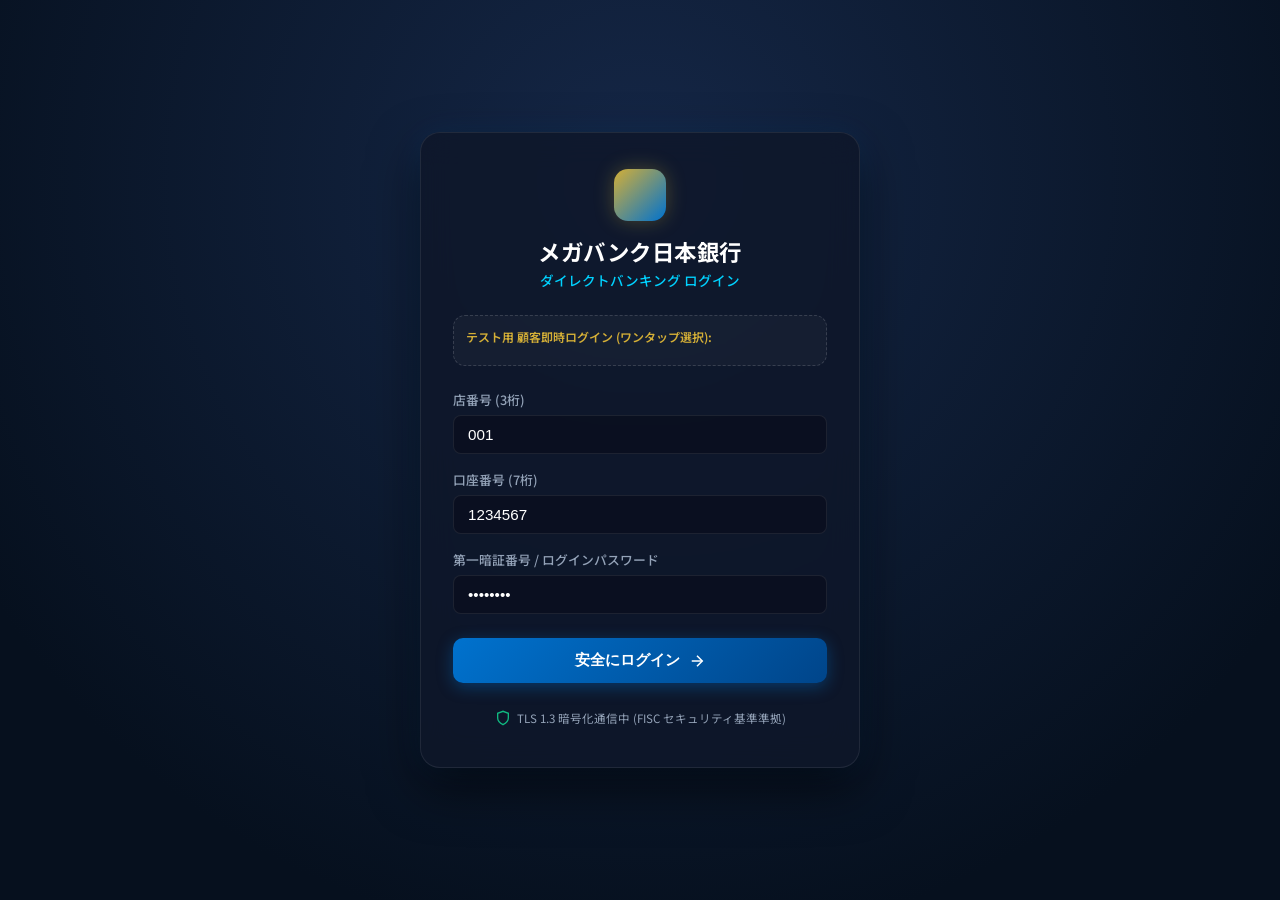
==== src/frontend/user/index.html @ 2c53bdfe "feat(user): add standalone Customer Direct Banking app with login, dashboard, and integrated full-pa" ====
<!DOCTYPE html>
<html lang="ja">
<head>
  <meta charset="UTF-8">
  <meta name="viewport" content="width=device-width, initial-scale=1.0">
  <title>メガバンク日本銀行 | ダイレクトバンキング</title>
  <link rel="preconnect" href="https://fonts.googleapis.com">
  <link rel="preconnect" href="https://fonts.gstatic.com" crossorigin>
  <link href="https://fonts.googleapis.com/css2?family=Inter:wght@300;400;500;600;700&family=Noto+Sans+JP:wght@300;400;500;700&display=swap" rel="stylesheet">
  <link rel="stylesheet" href="styles.css">
</head>
<body>
  <div class="user-portal-container">

    <!-- Screen 1: Login Screen -->
    <div class="screen-view" id="screen-login">
      <div class="login-wrapper">
        <div class="login-card">
          <div class="login-header">
            <div class="bank-symbol-large"></div>
            <h1>メガバンク日本銀行</h1>
            <span class="portal-sub">ダイレクトバンキング ログイン</span>
          </div>

          <!-- Quick Test User Presets -->
          <div class="preset-login-box">
            <span class="preset-label">テスト用 顧客即時ログイン (ワンタップ選択):</span>
            <div class="preset-buttons" id="preset-login-buttons">
              <!-- Dynamically populated by JS -->
            </div>
          </div>

          <form class="login-form" onsubmit="handleLoginSubmit(event)">
            <div class="form-group">
              <label for="input-branch">店番号 (3桁)</label>
              <input type="text" id="input-branch" placeholder="001" maxlength="3" value="001" required>
            </div>
            <div class="form-group">
              <label for="input-account">口座番号 (7桁)</label>
              <input type="text" id="input-account" placeholder="1234567" maxlength="7" value="1234567" required>
            </div>
            <div class="form-group">
              <label for="input-password">第一暗証番号 / ログインパスワード</label>
              <input type="password" id="input-password" value="••••••••" required>
            </div>
            <button type="submit" class="btn-login">
              <span>安全にログイン</span>
              <svg width="18" height="18" viewBox="0 0 24 24" fill="none" stroke="currentColor" stroke-width="2"><line x1="5" y1="12" x2="19" y2="12"></line><polyline points="12 5 19 12 12 19"></polyline></svg>
            </button>
          </form>

          <div class="security-footer">
            <div class="security-badge">
              <svg width="16" height="16" viewBox="0 0 24 24" fill="none" stroke="#10b981" stroke-width="2"><path d="M12 22s8-4 8-10V5l-8-3-8 3v7c0 6 8 10 8 10z"></path></svg>
              <span>TLS 1.3 暗号化通信中 (FISC セキュリティ基準準拠)</span>
            </div>
          </div>
        </div>
      </div>
    </div>

    <!-- Main Authenticated App Layout -->
    <div class="screen-view hidden" id="screen-main-app">
      <!-- App Header -->
      <header class="user-header">
        <div class="header-brand">
          <div class="bank-symbol-sm"></div>
          <div class="brand-text">
            <h2>メガバンク日本銀行</h2>
            <span>ダイレクトバンキング</span>
          </div>
        </div>

        <nav class="user-nav">
          <button class="user-nav-btn active" id="nav-btn-dashboard" onclick="navigateTo('dashboard')">
            <span class="nav-icon">🏠</span>
            <span>トップ (マイページ)</span>
          </button>
          <button class="user-nav-btn" id="nav-btn-transactions" onclick="navigateTo('transactions')">
            <span class="nav-icon">📋</span>
            <span>入出金明細</span>
          </button>
          <button class="user-nav-btn nav-btn-highlight" id="nav-btn-chat" onclick="navigateTo('chat')">
            <span class="nav-icon">💬</span>
            <span>AIコンシェルジュ相談</span>
          </button>
        </nav>

        <div class="header-user-info">
          <div class="user-profile-badge">
            <span class="user-name" id="user-display-name">山田 太郎 様</span>
            <span class="tier-pill" id="user-display-tier">スーパーVIP</span>
          </div>
          <button class="btn-logout" onclick="handleLogout()" title="ログアウト">
            <span>ログアウト</span>
          </button>
        </div>
      </header>

      <!-- Sub-Screen A: Dashboard View -->
      <main class="content-view" id="subscreen-dashboard">
        <!-- Welcome & Security Alert -->
        <div class="welcome-card">
          <div class="welcome-text">
            <h3>おかえりなさい、<span id="dash-welcome-name">山田 太郎</span> 様</h3>
            <p>前回ログイン: <span id="dash-last-login">2026年08月07日 07:30</span> | 店番号: <span id="dash-branch-info">本店営業部 (001)</span></p>
          </div>
          <div class="quick-mfa-badge">
            <span class="mfa-icon">🛡️</span>
            <span>本人認証レベル: 正常 (MFA有効)</span>
          </div>
        </div>

        <!-- Balances Grid -->
        <div class="dashboard-grid">
          <div class="balance-summary-card primary-card">
            <div class="card-top">
              <span class="card-type">普通預金 (Main Savings)</span>
              <span class="acc-num" id="dash-savings-acc">口座: 001-1234567</span>
            </div>
            <div class="balance-display">
              <span class="currency">¥</span>
              <span class="amount" id="dash-savings-balance">1,500,000</span>
            </div>
            <div class="card-actions">
              <button class="btn-card-action" onclick="navigateTo('chat', '普通預金の直近の出金明細と残高を教えて。')">
                <span>AIで明細分析</span>
              </button>
              <button class="btn-card-action btn-primary" onclick="alert('振込お手続き画面へ遷移します (MFAステップアップ認証が必要)')">
                <span>お振込</span>
              </button>
            </div>
          </div>

          <div class="balance-summary-card">
            <div class="card-top">
              <span class="card-type">定期預金 (Time Deposit)</span>
              <span class="interest-rate">金利 0.25%</span>
            </div>
            <div class="balance-display">
              <span class="currency">¥</span>
              <span class="amount" id="dash-time-balance">3,000,000</span>
            </div>
            <div class="card-meta">
              <span>満期日: 2027-03-31</span>
            </div>
          </div>

          <div class="balance-summary-card">
            <div class="card-top">
              <span class="card-type">外貨預金 (Foreign USD)</span>
              <span class="interest-rate">金利 4.50%</span>
            </div>
            <div class="balance-display">
              <span class="currency">$</span>
              <span class="amount" id="dash-usd-balance">5,000.00</span>
            </div>
            <div class="card-meta">
              <span>円換算目安: 約 750,000 円</span>
            </div>
          </div>
        </div>

        <!-- Loyalty Program Banner -->
        <div class="loyalty-banner-card">
          <div class="loyalty-header">
            <div class="loyalty-title-group">
              <span class="loyalty-star">⭐</span>
              <h4>ハッピープログラム ステージ特典優遇</h4>
            </div>
            <span class="stage-name-badge" id="dash-stage-badge">スーパーVIP</span>
          </div>
          <div class="loyalty-benefits">
            <div class="benefit-item">
              <span class="b-label">他行振込手数料 無料</span>
              <span class="b-count">残り <strong id="dash-free-transfers">3</strong> 回 / 月</span>
            </div>
            <div class="benefit-item">
              <span class="b-label">提携ATM利用手数料 無料</span>
              <span class="b-count">残り <strong id="dash-free-atm">7</strong> 回 / 月</span>
            </div>
            <div class="benefit-item">
              <span class="b-label">楽天ポイント獲得倍率</span>
              <span class="b-count"><strong>3.0 倍</strong></span>
            </div>
          </div>
          <div class="stage-upgrade-callout">
            <button class="btn-tier-consult" onclick="navigateTo('chat', 'ハッピープログラムの次のランクアップ条件とあといくら必要か教えてください。')">
              <span>💡 あといくらでランクアップ？AIに相談する</span>
            </button>
          </div>
        </div>

        <!-- Recent Transactions Preview -->
        <div class="recent-txns-section">
          <div class="section-header">
            <h4>直近のご利用明細 (直近 5件)</h4>
            <button class="btn-text-link" onclick="navigateTo('transactions')">全明細を見る &rarr;</button>
          </div>
          <div class="txn-table-card">
            <table class="txn-table">
              <thead>
                <tr>
                  <th>日付</th>
                  <th>区分</th>
                  <th>内容 / 摘要</th>
                  <th>お取引金額</th>
                  <th>差引残高</th>
                </tr>
              </thead>
              <tbody id="dash-txn-rows">
                <!-- Dynamically rendered -->
              </tbody>
            </table>
          </div>
        </div>
      </main>

      <!-- Sub-Screen B: Full Transaction History View -->
      <main class="content-view hidden" id="subscreen-transactions">
        <div class="page-title-bar">
          <h2>入出金明細照会 (Transaction History)</h2>
          <div class="filter-controls">
            <input type="text" id="txn-search-keyword" placeholder="摘要名・内容で検索..." oninput="onTxnSearchInput()">
            <button class="btn-secondary" onclick="exportTxnCSV()">CSV出力</button>
          </div>
        </div>
        <div class="txn-table-card full-table-card">
          <table class="txn-table">
            <thead>
              <tr>
                <th>取引ID</th>
                <th>日付</th>
                <th>お取引区分</th>
                <th>摘要 (お振込人名 / 加盟店名)</th>
                <th>お取引金額</th>
                <th>差引残高</th>
              </tr>
            </thead>
            <tbody id="full-txn-rows">
              <!-- Dynamically rendered -->
            </tbody>
          </table>
        </div>
      </main>

      <!-- Sub-Screen C: Full Dedicated AI Banking Assistant View -->
      <main class="content-view hidden" id="subscreen-chat">
        <div class="ai-workspace-layout">
          <!-- Left Column: Context Card & Topic Suggestions -->
          <div class="ai-context-sidebar">
            <div class="sidebar-card">
              <div class="card-icon-title">
                <span class="icon">🤖</span>
                <h4>AIコンシェルジュについて</h4>
              </div>
              <p class="desc-text">
                当行のAIアシスタントが口座情報やFAQナレッジを参照し、自然な日本語敬語で回答いたします。
              </p>
              <div class="security-privacy-note">
                <span class="shield-sm">🔒</span>
                <span>個人情報はIn-VPCコントロールプレーンで自動マスキング保護されます。</span>
              </div>
            </div>

            <!-- Quick Benchmark Categories -->
            <div class="topic-category-box">
              <h4>よくあるご質問カテゴリ</h4>
              <button class="topic-btn" onclick="sendChatPrompt('普通預金の残高と直近の取引明細を教えてください。')">
                <span>💰 口座残高・取引履歴照会</span>
              </button>
              <button class="topic-btn" onclick="sendChatPrompt('他行への振込手数料と無料回数は何回残っていますか？')">
                <span>💸 振込手数料・無料優遇回数</span>
              </button>
              <button class="topic-btn" onclick="sendChatPrompt('ハッピープログラムのランクアップ条件と次のステージ特典を教えてください。')">
                <span>⭐ 会員ステージ・ランクアップ診断</span>
              </button>
              <button class="topic-btn" onclick="sendChatPrompt('定期預金の金利と中途解約の手続き方法を教えてください。')">
                <span>🏦 定期預金・金利案内</span>
              </button>
            </div>
          </div>

          <!-- Main Center Dedicated Chat Panel -->
          <div class="ai-chat-main-panel">
            <div class="chat-header-bar">
              <div class="bot-info">
                <div class="bot-avatar">AI</div>
                <div>
                  <span class="bot-name">メガバンク日本銀行 公式AIアシスタント</span>
                  <span class="bot-status">🟢 24時間365日 オンライン対応中</span>
                </div>
              </div>
              <button class="btn-clear-chat" onclick="clearChatMessages()">チャット履歴を消去</button>
            </div>

            <!-- Chat Stream / Message Feed -->
            <div class="chat-body" id="user-chat-messages">
              <div class="chat-message msg-ai">
                <div class="msg-avatar">AI</div>
                <div class="msg-bubble">
                  <p>いらっしゃいませ。<span id="chat-greeting-name">山田 太郎</span> 様。</p>
                  <p>メガバンク日本銀行 AIコンシェルジュでございます。お口座の残高確認、お振込手数料、各種サービスについて丁寧にご案内いたします。</p>
                  <span class="time-stamp">システム準備完了</span>
                </div>
              </div>
            </div>

            <!-- Chat Input Controls -->
            <div class="chat-input-wrapper">
              <form class="chat-input-form" onsubmit="handleUserChatSubmit(event)">
                <input type="text" id="user-chat-input" class="user-chat-input" placeholder="質問を入力してください（例：他行振込の手数料と残額を教えてください）..." autocomplete="off">
                <button type="submit" class="btn-send-chat" id="btn-send-chat">
                  <span>送信</span>
                  <svg width="18" height="18" viewBox="0 0 24 24" fill="none" stroke="currentColor" stroke-width="2"><line x1="22" y1="2" x2="11" y2="13"></line><polygon points="22 2 15 22 11 13 2 9 22 2"></polygon></svg>
                </button>
              </form>
            </div>
          </div>
        </div>
      </main>
    </div>

  </div>

  <script src="app.js"></script>
</body>
</html>
---- src/frontend/user/styles.css ----
:root {
  --bg-primary: #06101e;
  --bg-header: linear-gradient(180deg, #0f1c35 0%, #091326 100%);
  --bg-card: rgba(18, 28, 48, 0.75);
  --bg-card-hover: rgba(26, 40, 68, 0.85);
  --border-color: rgba(255, 255, 255, 0.08);
  --accent-gold: #d4af37;
  --accent-gold-glow: rgba(212, 175, 55, 0.3);
  --accent-blue: #0072ce;
  --accent-teal: #00d2ff;
  --accent-emerald: #10b981;
  --accent-rose: #f43f5e;
  --text-main: #f8fafc;
  --text-muted: #94a3b8;
  --font-family: 'Noto Sans JP', 'Inter', -apple-system, sans-serif;
}

* {
  box-sizing: border-box;
  margin: 0;
  padding: 0;
}

body {
  background-color: var(--bg-primary);
  color: var(--text-main);
  font-family: var(--font-family);
  min-height: 100vh;
  overflow-x: hidden;
}

.user-portal-container {
  min-height: 100vh;
  display: flex;
  flex-direction: column;
}

.hidden {
  display: none !important;
}

/* ==========================================================================
   Screen 1: Login Screen
   ========================================================================== */
#screen-login {
  min-height: 100vh;
  display: flex;
  align-items: center;
  justify-content: center;
  background: radial-gradient(circle at 50% 20%, #152747 0%, #06101e 80%);
  padding: 24px;
}

.login-wrapper {
  width: 100%;
  max-width: 440px;
}

.login-card {
  background: rgba(15, 23, 42, 0.85);
  backdrop-filter: blur(16px);
  border: 1px solid var(--border-color);
  border-radius: 20px;
  padding: 36px 32px;
  box-shadow: 0 20px 50px rgba(0, 0, 0, 0.6), 0 0 30px rgba(0, 114, 206, 0.15);
}

.login-header {
  text-align: center;
  margin-bottom: 24px;
}

.bank-symbol-large {
  width: 52px;
  height: 52px;
  background: linear-gradient(135deg, var(--accent-gold), var(--accent-blue));
  border-radius: 14px;
  margin: 0 auto 14px auto;
  box-shadow: 0 0 20px var(--accent-gold-glow);
}

.login-header h1 {
  font-size: 1.4rem;
  font-weight: 700;
  letter-spacing: 0.5px;
  color: #ffffff;
}

.portal-sub {
  font-size: 0.85rem;
  color: var(--accent-teal);
  font-weight: 500;
}

.preset-login-box {
  background: rgba(255, 255, 255, 0.03);
  border: 1px dashed rgba(255, 255, 255, 0.15);
  border-radius: 12px;
  padding: 12px;
  margin-bottom: 24px;
}

.preset-label {
  font-size: 0.75rem;
  color: var(--accent-gold);
  font-weight: 600;
  display: block;
  margin-bottom: 8px;
}

.preset-buttons {
  display: flex;
  flex-direction: column;
  gap: 6px;
}

.preset-btn {
  background: rgba(255, 255, 255, 0.06);
  border: 1px solid var(--border-color);
  color: var(--text-main);
  padding: 8px 12px;
  border-radius: 8px;
  font-size: 0.8rem;
  cursor: pointer;
  text-align: left;
  transition: all 0.2s ease;
  display: flex;
  justify-content: space-between;
  align-items: center;
}

.preset-btn:hover {
  background: rgba(0, 114, 206, 0.25);
  border-color: var(--accent-blue);
}

.login-form {
  display: flex;
  flex-direction: column;
  gap: 16px;
}

.form-group {
  display: flex;
  flex-direction: column;
  gap: 6px;
}

.form-group label {
  font-size: 0.8rem;
  color: var(--text-muted);
  font-weight: 500;
}

.form-group input {
  background: rgba(10, 16, 30, 0.8);
  border: 1px solid var(--border-color);
  color: #ffffff;
  padding: 10px 14px;
  border-radius: 8px;
  font-size: 0.95rem;
  outline: none;
  transition: border-color 0.2s ease;
}

.form-group input:focus {
  border-color: var(--accent-teal);
  box-shadow: 0 0 10px rgba(0, 210, 255, 0.2);
}

.btn-login {
  background: linear-gradient(135deg, var(--accent-blue) 0%, #00458a 100%);
  color: #ffffff;
  border: none;
  padding: 12px;
  border-radius: 10px;
  font-size: 0.95rem;
  font-weight: 700;
  cursor: pointer;
  margin-top: 8px;
  display: flex;
  align-items: center;
  justify-content: center;
  gap: 8px;
  box-shadow: 0 4px 16px rgba(0, 114, 206, 0.4);
  transition: all 0.2s ease;
}

.btn-login:hover {
  transform: translateY(-1px);
  box-shadow: 0 6px 22px rgba(0, 114, 206, 0.6);
}

.security-footer {
  margin-top: 24px;
  text-align: center;
}

.security-badge {
  display: inline-flex;
  align-items: center;
  gap: 6px;
  font-size: 0.72rem;
  color: var(--text-muted);
}

/* ==========================================================================
   Header Navigation
   ========================================================================== */
.user-header {
  background: var(--bg-header);
  border-bottom: 1px solid var(--border-color);
  padding: 12px 32px;
  display: flex;
  justify-content: space-between;
  align-items: center;
  position: sticky;
  top: 0;
  z-index: 100;
}

.header-brand {
  display: flex;
  align-items: center;
  gap: 12px;
}

.bank-symbol-sm {
  width: 32px;
  height: 32px;
  background: linear-gradient(135deg, var(--accent-gold), var(--accent-blue));
  border-radius: 8px;
  box-shadow: 0 0 10px var(--accent-gold-glow);
}

.brand-text h2 {
  font-size: 1.1rem;
  font-weight: 700;
}

.brand-text span {
  font-size: 0.72rem;
  color: var(--accent-teal);
}

.user-nav {
  display: flex;
  gap: 8px;
  background: rgba(10, 16, 30, 0.6);
  padding: 4px;
  border-radius: 10px;
  border: 1px solid var(--border-color);
}

.user-nav-btn {
  background: transparent;
  border: none;
  color: var(--text-muted);
  padding: 8px 18px;
  font-size: 0.85rem;
  font-weight: 500;
  border-radius: 8px;
  cursor: pointer;
  display: flex;
  align-items: center;
  gap: 6px;
  transition: all 0.2s ease;
}

.user-nav-btn:hover {
  color: var(--text-main);
  background: rgba(255, 255, 255, 0.05);
}

.user-nav-btn.active {
  background: rgba(0, 114, 206, 0.3);
  color: #ffffff;
  border: 1px solid rgba(0, 114, 206, 0.5);
  font-weight: 600;
}

.user-nav-btn.nav-btn-highlight.active {
  background: linear-gradient(135deg, rgba(212, 175, 55, 0.3), rgba(0, 210, 255, 0.3));
  border: 1px solid var(--accent-gold);
}

.header-user-info {
  display: flex;
  align-items: center;
  gap: 16px;
}

.user-profile-badge {
  display: flex;
  flex-direction: column;
  align-items: flex-end;
}

.user-name {
  font-size: 0.88rem;
  font-weight: 600;
}

.tier-pill {
  font-size: 0.68rem;
  background: rgba(212, 175, 55, 0.2);
  color: var(--accent-gold);
  border: 1px solid rgba(212, 175, 55, 0.4);
  padding: 2px 8px;
  border-radius: 12px;
  font-weight: 600;
}

.btn-logout {
  background: rgba(244, 63, 94, 0.1);
  border: 1px solid rgba(244, 63, 94, 0.3);
  color: var(--accent-rose);
  padding: 6px 12px;
  border-radius: 8px;
  font-size: 0.8rem;
  cursor: pointer;
  transition: background 0.2s ease;
}

.btn-logout:hover {
  background: rgba(244, 63, 94, 0.25);
}

/* ==========================================================================
   Main Content Layout
   ========================================================================== */
.content-view {
  flex: 1;
  max-width: 1180px;
  width: 100%;
  margin: 0 auto;
  padding: 24px;
  display: flex;
  flex-direction: column;
  gap: 24px;
}

/* Welcome Card */
.welcome-card {
  background: linear-gradient(135deg, rgba(15, 28, 53, 0.8), rgba(20, 36, 68, 0.8));
  border: 1px solid var(--border-color);
  border-radius: 16px;
  padding: 20px 24px;
  display: flex;
  justify-content: space-between;
  align-items: center;
}

.welcome-text h3 {
  font-size: 1.2rem;
  font-weight: 700;
  margin-bottom: 4px;
}

.welcome-text p {
  font-size: 0.8rem;
  color: var(--text-muted);
}

.quick-mfa-badge {
  display: flex;
  align-items: center;
  gap: 8px;
  background: rgba(16, 185, 129, 0.12);
  border: 1px solid rgba(16, 185, 129, 0.3);
  color: var(--accent-emerald);
  padding: 8px 14px;
  border-radius: 20px;
  font-size: 0.8rem;
  font-weight: 600;
}

/* Balances Grid */
.dashboard-grid {
  display: grid;
  grid-template-columns: repeat(auto-fit, minmax(320px, 1fr));
  gap: 20px;
}

.balance-summary-card {
  background: var(--bg-card);
  border: 1px solid var(--border-color);
  border-radius: 16px;
  padding: 20px;
  display: flex;
  flex-direction: column;
  justify-content: space-between;
  gap: 16px;
  transition: all 0.2s ease;
}

.balance-summary-card:hover {
  background: var(--bg-card-hover);
  border-color: rgba(255, 255, 255, 0.15);
}

.balance-summary-card.primary-card {
  background: linear-gradient(135deg, rgba(0, 114, 206, 0.25), rgba(15, 28, 53, 0.8));
  border-color: rgba(0, 114, 206, 0.5);
  box-shadow: 0 8px 24px rgba(0, 114, 206, 0.15);
}

.card-top {
  display: flex;
  justify-content: space-between;
  align-items: center;
}

.card-type {
  font-size: 0.9rem;
  font-weight: 700;
  color: var(--text-main);
}

.acc-num, .interest-rate {
  font-size: 0.75rem;
  color: var(--accent-teal);
  background: rgba(0, 210, 255, 0.1);
  padding: 2px 8px;
  border-radius: 6px;
}

.balance-display {
  display: flex;
  align-items: baseline;
  gap: 4px;
}

.balance-display .currency {
  font-size: 1.2rem;
  color: var(--accent-gold);
  font-weight: 600;
}

.balance-display .amount {
  font-size: 1.8rem;
  font-weight: 700;
  letter-spacing: -0.5px;
}

.card-actions {
  display: flex;
  gap: 8px;
}

.btn-card-action {
  flex: 1;
  background: rgba(255, 255, 255, 0.08);
  border: 1px solid var(--border-color);
  color: var(--text-main);
  padding: 8px;
  border-radius: 8px;
  font-size: 0.8rem;
  cursor: pointer;
  transition: all 0.2s ease;
}

.btn-card-action:hover {
  background: rgba(255, 255, 255, 0.18);
}

.btn-card-action.btn-primary {
  background: var(--accent-blue);
  border: none;
  color: #ffffff;
  font-weight: 600;
}

/* Loyalty Banner */
.loyalty-banner-card {
  background: linear-gradient(135deg, rgba(212, 175, 55, 0.1), rgba(15, 23, 42, 0.8));
  border: 1px solid rgba(212, 175, 55, 0.3);
  border-radius: 16px;
  padding: 20px;
  display: flex;
  flex-direction: column;
  gap: 16px;
}

.loyalty-header {
  display: flex;
  justify-content: space-between;
  align-items: center;
}

.loyalty-title-group {
  display: flex;
  align-items: center;
  gap: 8px;
}

.loyalty-title-group h4 {
  font-size: 1rem;
  font-weight: 700;
  color: var(--accent-gold);
}

.stage-name-badge {
  background: var(--accent-gold);
  color: #06101e;
  font-weight: 700;
  font-size: 0.78rem;
  padding: 4px 12px;
  border-radius: 20px;
}

.loyalty-benefits {
  display: grid;
  grid-template-columns: repeat(auto-fit, minmax(220px, 1fr));
  gap: 12px;
}

.benefit-item {
  background: rgba(0, 0, 0, 0.25);
  border: 1px solid var(--border-color);
  padding: 10px 14px;
  border-radius: 10px;
  display: flex;
  justify-content: space-between;
  align-items: center;

}

.b-label {
  font-size: 0.8rem;
  color: var(--text-muted);
}

.b-count {
  font-size: 0.85rem;

}

.btn-tier-consult {
  width: 100%;
  background: rgba(212, 175, 55, 0.15);
  border: 1px solid rgba(212, 175, 55, 0.4);
  color: var(--accent-gold);
  padding: 10px;
  border-radius: 8px;
  font-size: 0.85rem;
  font-weight: 600;
  cursor: pointer;
  transition: all 0.2s ease;
}

.btn-tier-consult:hover {
  background: rgba(212, 175, 55, 0.3);
}

/* Recent Transactions */
.recent-txns-section {
  display: flex;
  flex-direction: column;
  gap: 12px;
}

.section-header {
  display: flex;
  justify-content: space-between;
  align-items: center;
}

.section-header h4 {
  font-size: 1rem;
  font-weight: 700;
}

.btn-text-link {
  background: transparent;
  border: none;
  color: var(--accent-teal);
  font-size: 0.82rem;
  cursor: pointer;
}

.txn-table-card {
  background: var(--bg-card);
  border: 1px solid var(--border-color);
  border-radius: 14px;
  overflow: hidden;
}

.txn-table {
  width: 100%;
  border-collapse: collapse;
  font-size: 0.85rem;
}

.txn-table th {
  background: rgba(15, 23, 42, 0.8);
  color: var(--text-muted);
  font-weight: 600;
  text-align: left;
  padding: 12px 16px;
  border-bottom: 1px solid var(--border-color);
}

.txn-table td {
  padding: 12px 16px;
  border-bottom: 1px solid var(--border-color);
}

.txn-table tr:last-child td {
  border-bottom: none;
}

.txn-type-badge {
  font-size: 0.72rem;
  padding: 3px 8px;
  border-radius: 4px;
  font-weight: 600;
}

.type-deposit { background: rgba(0, 210, 255, 0.15); color: var(--accent-teal); }
.type-withdrawal { background: rgba(244, 63, 94, 0.15); color: var(--accent-rose); }

.amount-positive { color: var(--accent-teal); font-weight: 600; }
.amount-negative { color: var(--accent-rose); font-weight: 600; }

/* ==========================================================================
   Sub-Screen C: Full Dedicated AI Banking Chat (No Floating Box)
   ========================================================================== */
.ai-workspace-layout {
  display: grid;
  grid-template-columns: 280px 1fr;
  gap: 20px;
  height: calc(100vh - 120px);
}

.ai-context-sidebar {
  display: flex;
  flex-direction: column;
  gap: 16px;
}

.sidebar-card {
  background: var(--bg-card);
  border: 1px solid var(--border-color);
  border-radius: 14px;
  padding: 16px;
}

.card-icon-title {
  display: flex;
  align-items: center;
  gap: 8px;
  margin-bottom: 8px;
}

.card-icon-title h4 {
  font-size: 0.9rem;
  font-weight: 700;
}

.desc-text {
  font-size: 0.78rem;
  color: var(--text-muted);
  line-height: 1.5;
}

.security-privacy-note {
  margin-top: 12px;
  font-size: 0.72rem;
  color: var(--accent-emerald);
  display: flex;
  align-items: center;
  gap: 6px;
}

.topic-category-box {
  background: var(--bg-card);
  border: 1px solid var(--border-color);
  border-radius: 14px;
  padding: 16px;
  display: flex;
  flex-direction: column;
  gap: 10px;
}

.topic-category-box h4 {
  font-size: 0.85rem;
  color: var(--text-muted);
  margin-bottom: 4px;
}

.topic-btn {
  background: rgba(255, 255, 255, 0.04);
  border: 1px solid var(--border-color);
  color: var(--text-main);
  padding: 10px 12px;
  border-radius: 8px;
  font-size: 0.8rem;
  text-align: left;
  cursor: pointer;
  transition: all 0.2s ease;
}

.topic-btn:hover {
  background: rgba(0, 114, 206, 0.2);
  border-color: var(--accent-blue);
}

/* AI Main Chat Area */
.ai-chat-main-panel {
  background: var(--bg-card);
  border: 1px solid var(--border-color);
  border-radius: 16px;
  display: flex;
  flex-direction: column;
  overflow: hidden;
  box-shadow: 0 12px 36px rgba(0, 0, 0, 0.5);
}

.chat-header-bar {
  background: rgba(15, 23, 42, 0.9);
  border-bottom: 1px solid var(--border-color);
  padding: 14px 20px;
  display: flex;
  justify-content: space-between;
  align-items: center;
}

.bot-info {
  display: flex;
  align-items: center;
  gap: 12px;
}

.bot-avatar {
  width: 36px;
  height: 36px;
  background: linear-gradient(135deg, var(--accent-gold), var(--accent-blue));
  border-radius: 10px;
  display: flex;
  align-items: center;
  justify-content: center;
  font-weight: 700;
  font-size: 0.85rem;
}

.bot-name {
  font-size: 0.95rem;
  font-weight: 700;
  display: block;
}

.bot-status {
  font-size: 0.72rem;
  color: var(--accent-emerald);
}

.btn-clear-chat {
  background: rgba(255, 255, 255, 0.06);
  border: 1px solid var(--border-color);
  color: var(--text-muted);
  padding: 6px 12px;
  border-radius: 6px;
  font-size: 0.75rem;
  cursor: pointer;
}

.chat-body {
  flex: 1;
  padding: 20px;
  overflow-y: auto;
  display: flex;
  flex-direction: column;
  gap: 16px;
}

.chat-message {
  display: flex;
  gap: 12px;
  max-width: 85%;
}

.chat-message.msg-user {
  margin-left: auto;
  flex-direction: row-reverse;
}

.msg-avatar {
  width: 32px;
  height: 32px;
  border-radius: 8px;
  background: rgba(255, 255, 255, 0.1);
  display: flex;
  align-items: center;
  justify-content: center;
  font-size: 0.75rem;
  font-weight: 700;
  flex-shrink: 0;
}

.msg-ai .msg-avatar {
  background: linear-gradient(135deg, var(--accent-gold), var(--accent-blue));
}

.msg-bubble {
  background: rgba(30, 41, 59, 0.8);
  border: 1px solid var(--border-color);
  border-radius: 14px;
  padding: 14px 16px;
  font-size: 0.88rem;
  line-height: 1.6;
}

.msg-user .msg-bubble {
  background: var(--accent-blue);
  color: #ffffff;
  border-color: transparent;
}

.time-stamp {
  font-size: 0.68rem;
  color: var(--text-muted);
  display: block;
  margin-top: 6px;
  text-align: right;
}

.chat-input-wrapper {
  background: rgba(15, 23, 42, 0.9);
  border-top: 1px solid var(--border-color);
  padding: 14px 20px;
}

.chat-input-form {
  display: flex;
  gap: 12px;
}

.user-chat-input {
  flex: 1;
  background: rgba(10, 16, 30, 0.9);
  border: 1px solid var(--border-color);
  color: #ffffff;
  padding: 12px 16px;
  border-radius: 10px;
  font-size: 0.9rem;
  outline: none;
}

.user-chat-input:focus {
  border-color: var(--accent-teal);
}

.btn-send-chat {
  background: linear-gradient(135deg, var(--accent-gold), var(--accent-blue));
  border: none;
  color: #ffffff;
  padding: 0 20px;
  border-radius: 10px;
  font-weight: 700;
  font-size: 0.9rem;
  cursor: pointer;
  display: flex;
  align-items: center;
  gap: 8px;
}
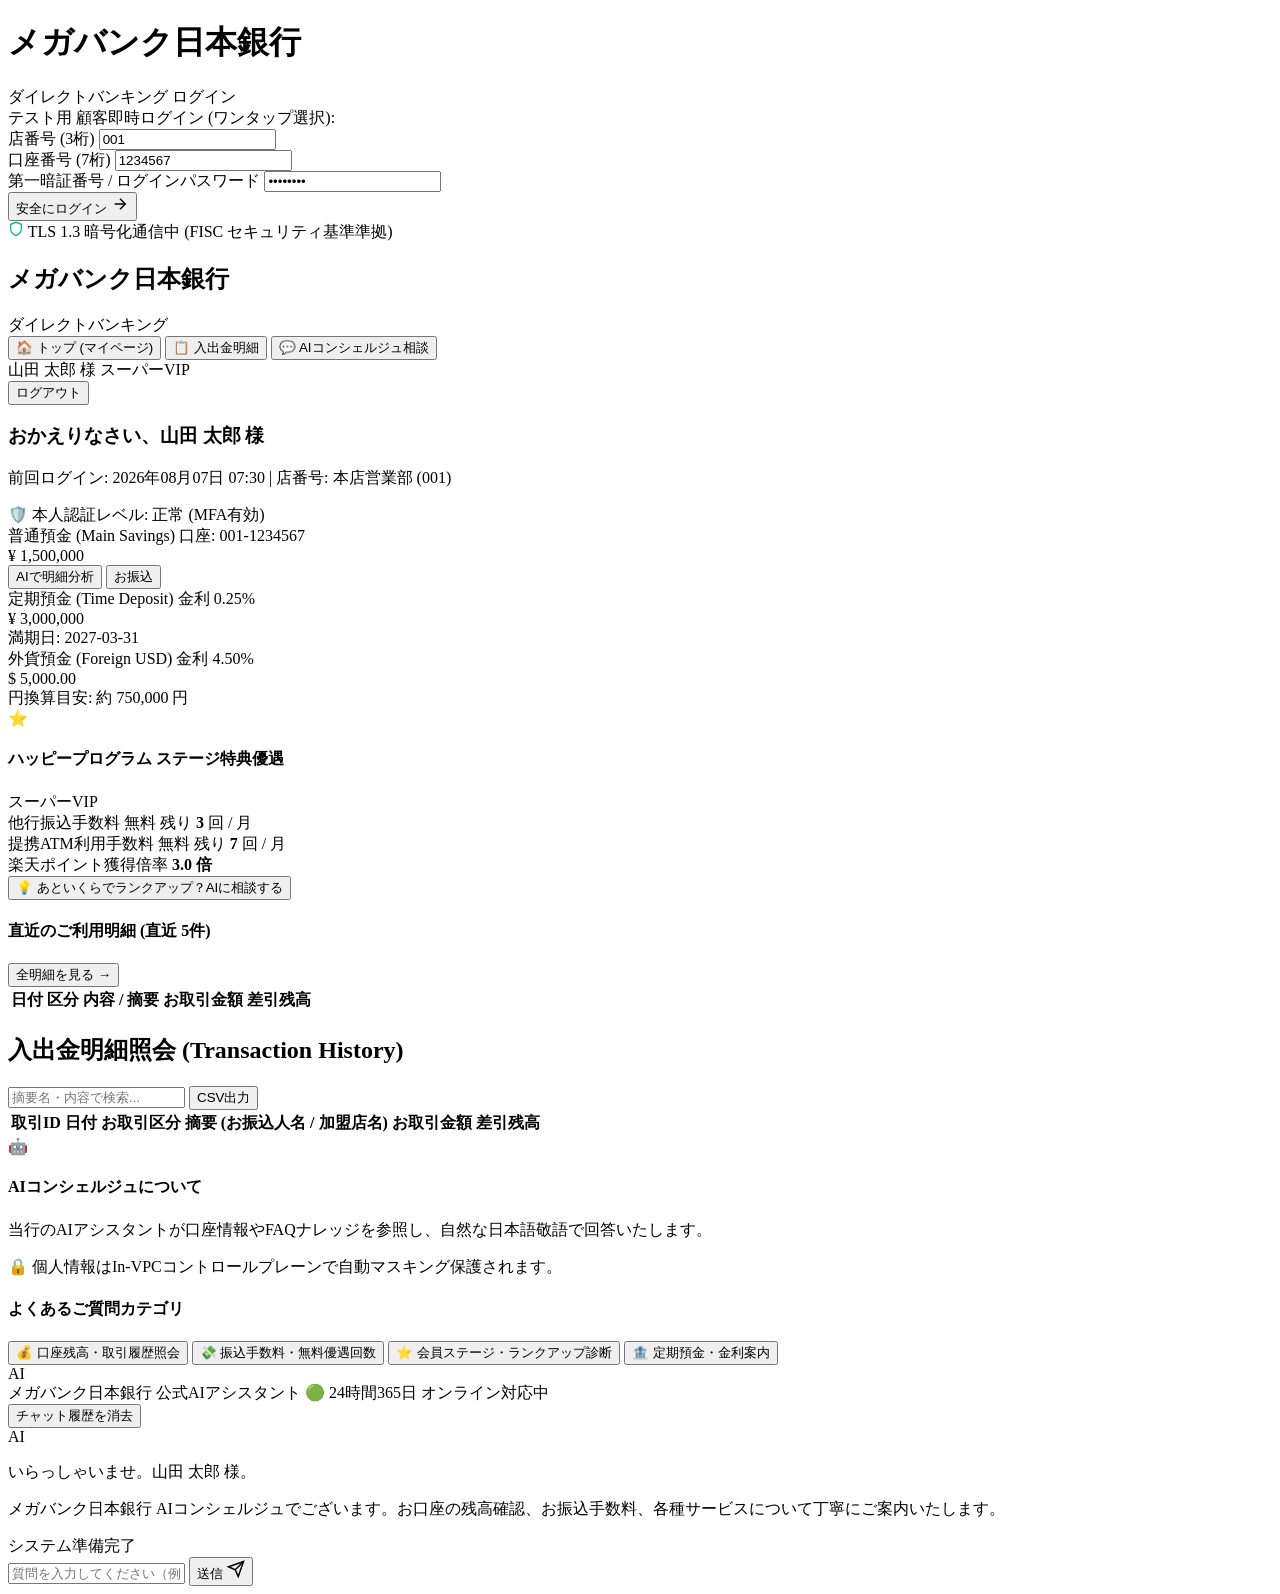
==== commit 4901d363: "fix(frontend): guard dropdown innerHTML in app.js and use absolute /user/ paths in user/index.html" ====
--- a/src/frontend/user/index.html
+++ b/src/frontend/user/index.html
@@ -7,7 +7,7 @@
   <link rel="preconnect" href="https://fonts.googleapis.com">
   <link rel="preconnect" href="https://fonts.gstatic.com" crossorigin>
   <link href="https://fonts.googleapis.com/css2?family=Inter:wght@300;400;500;600;700&family=Noto+Sans+JP:wght@300;400;500;700&display=swap" rel="stylesheet">
-  <link rel="stylesheet" href="styles.css">
+  <link rel="stylesheet" href="/user/styles.css">
 </head>
 <body>
   <div class="user-portal-container">
@@ -323,6 +323,6 @@
 
   </div>
 
-  <script src="app.js"></script>
+  <script src="/user/app.js"></script>
 </body>
 </html>
